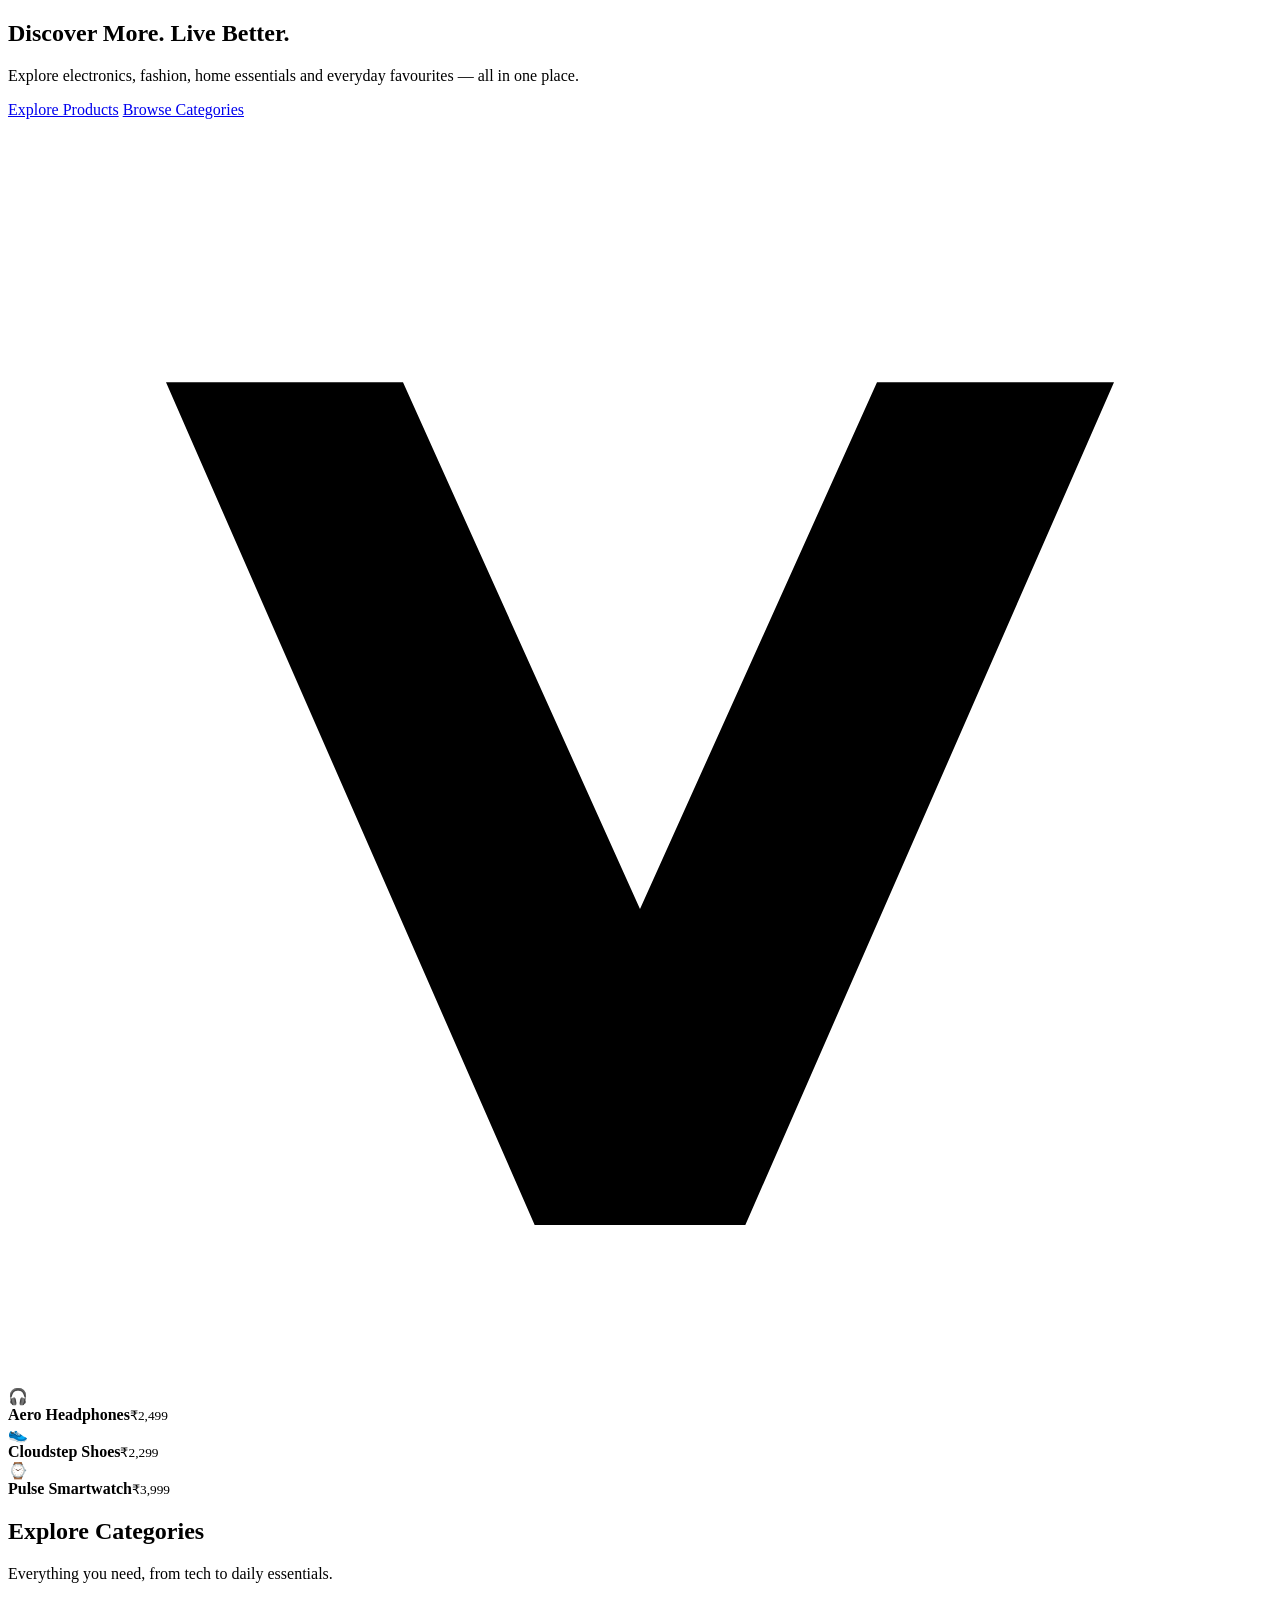
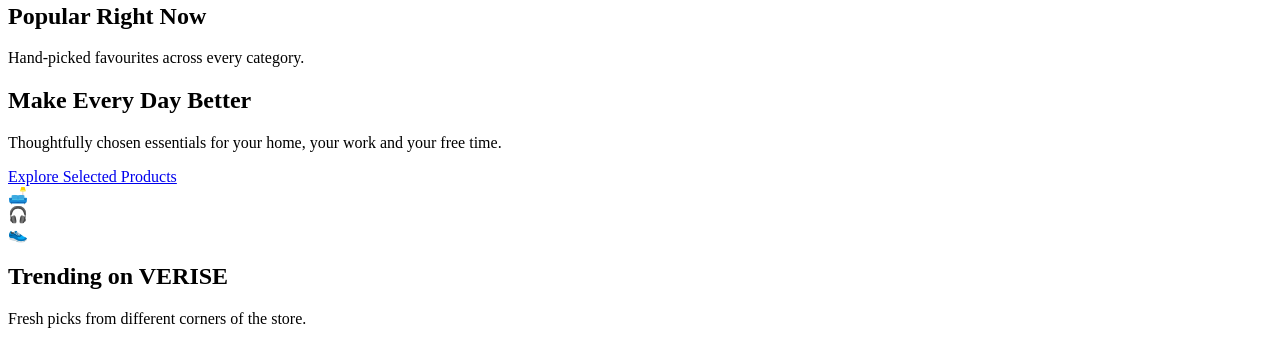
==== index.html @ dc23091a "Add VERISE homepage" ====
<!DOCTYPE html>
<html lang="en">
<head>
<meta charset="UTF-8">
<meta name="viewport" content="width=device-width, initial-scale=1.0">
<meta name="description" content="VERISE – a premium multi-category marketplace. Discover More. Live Better.">
<title>VERISE | Discover More. Live Better.</title>
<link rel="stylesheet" href="css/style.css">
</head>
<body>
<div id="navbar"></div>

<section class="hero"><div class="container">
  <div>
    <h1>Discover More. Live Better.</h1>
    <p>Explore electronics, fashion, home essentials and everyday favourites — all in one place.</p>
    <div class="cta">
      <a class="btn btn-primary" href="#products">Explore Products</a>
      <a href="#categories">Browse Categories</a>
    </div>
  </div>
  <div class="stage" aria-hidden="true">
    <div class="orb"><svg class="vmark" viewBox="0 0 48 48"><path d="M6 10h9l9 20 9-20h9L28 42h-8z"/></svg></div>
    <div class="fcard c1"><span class="em">🎧</span><div><b>Aero Headphones</b><small>₹2,499</small></div></div>
    <div class="fcard c2"><span class="em">👟</span><div><b>Cloudstep Shoes</b><small>₹2,299</small></div></div>
    <div class="fcard c3"><span class="em">⌚</span><div><b>Pulse Smartwatch</b><small>₹3,999</small></div></div>
  </div>
</div></section>

<section class="trust"><div class="container"><div class="trust-card" id="trust"></div></div></section>

<section class="section" id="categories"><div class="container">
  <div class="head"><div><h2>Explore Categories</h2><p>Everything you need, from tech to daily essentials.</p></div></div>
  <div class="cat-grid" id="catGrid"></div>
</div></section>

<section class="section" id="products"><div class="container">
  <div class="head">
    <div><h2 id="productsTitle">Popular Right Now</h2><p>Hand-picked favourites across every category.</p></div>
    <a id="clearQ" href="index.html#products" hidden>Clear search</a>
  </div>
  <div class="chips" id="chips"></div>
  <div class="grid" id="popularGrid"></div>
</div></section>

<section class="section"><div class="container"><div class="promo">
  <div>
    <h2>Make Every Day Better</h2>
    <p>Thoughtfully chosen essentials for your home, your work and your free time.</p>
    <a class="btn" href="#trending">Explore Selected Products</a>
  </div>
  <div class="tiles" aria-hidden="true"><div>🛋️</div><div>🎧</div><div>👟</div></div>
</div></div></section>

<section class="section" id="trending"><div class="container">
  <div class="head"><div><h2>Trending on VERISE</h2><p>Fresh picks from different corners of the store.</p></div></div>
  <div class="grid" id="trendingGrid"></div>
</div></section>

<section class="section" id="recentSection" hidden><div class="container">
  <div class="head"><div><h2>Pick Up Where You Left Off</h2><p>Products you looked at recently.</p></div></div>
  <div class="grid" id="recentGrid"></div>
</div></section>

<div id="footer"></div>
<script src="js/app.js"></script>
</body>
</html>
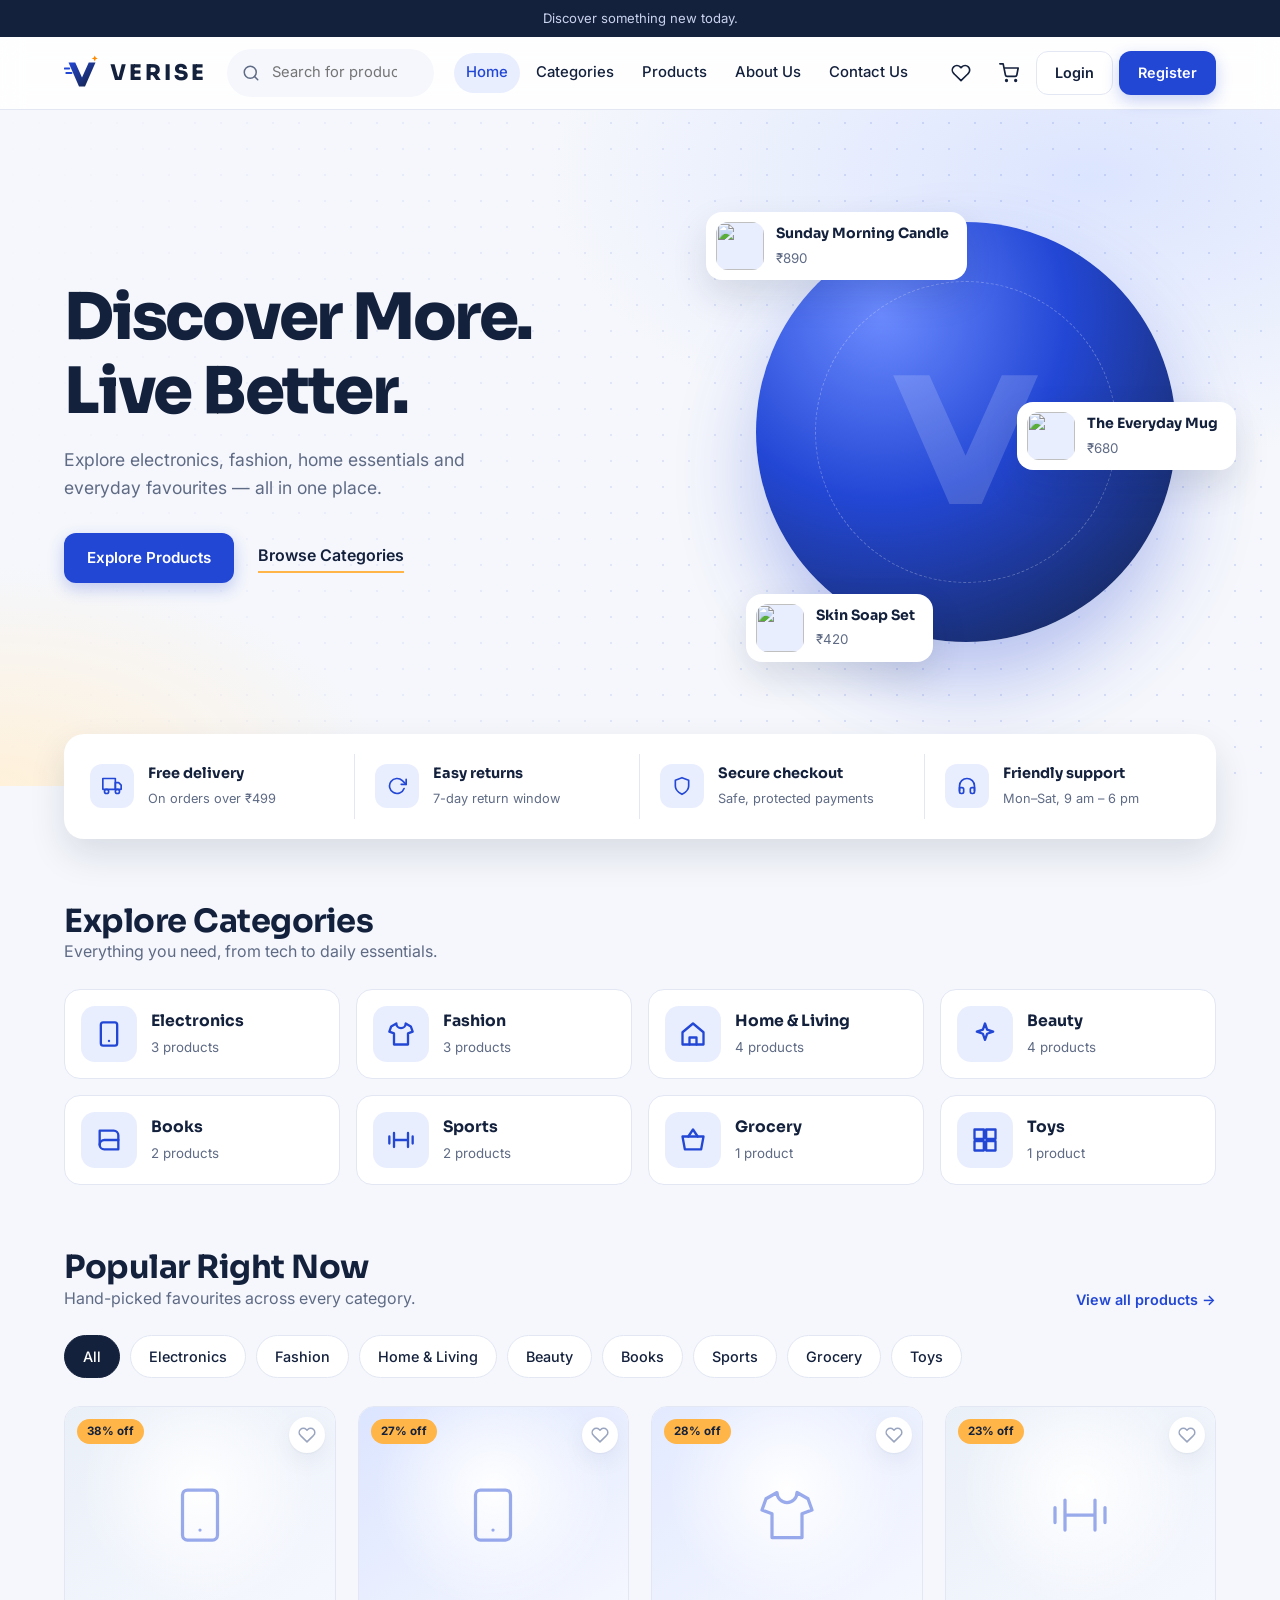
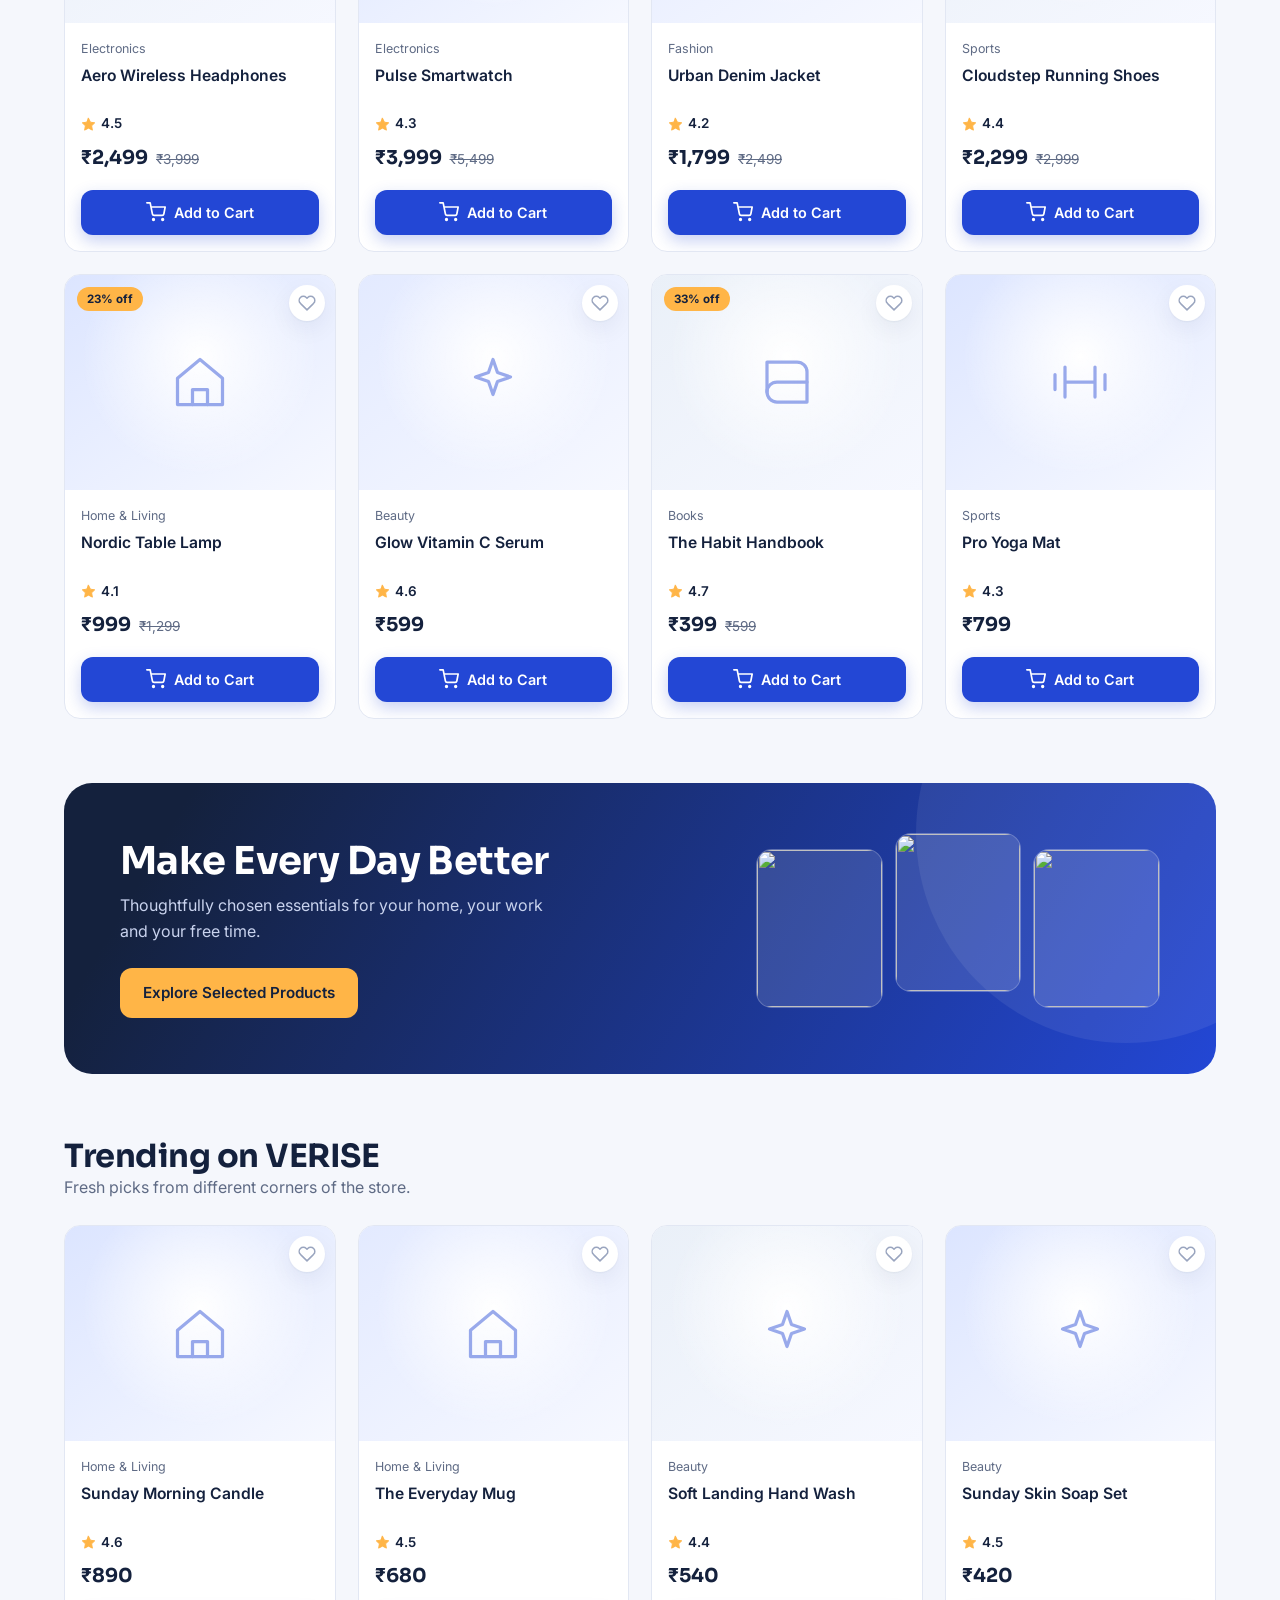
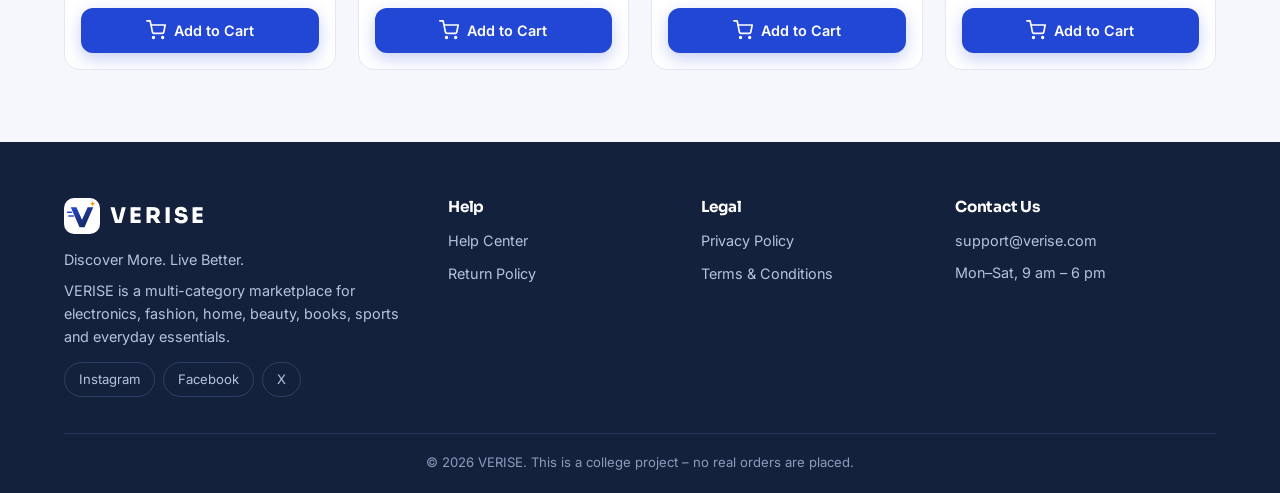
==== commit 55ef36ad: "Update index.html" ====
--- a/index.html
+++ b/index.html
@@ -19,12 +19,12 @@
       <a href="#categories">Browse Categories</a>
     </div>
   </div>
-  <div class="stage" aria-hidden="true">
-    <div class="orb"><svg class="vmark" viewBox="0 0 48 48"><path d="M6 10h9l9 20 9-20h9L28 42h-8z"/></svg></div>
-    <div class="fcard c1"><span class="em">🎧</span><div><b>Aero Headphones</b><small>₹2,499</small></div></div>
-    <div class="fcard c2"><span class="em">👟</span><div><b>Cloudstep Shoes</b><small>₹2,299</small></div></div>
-    <div class="fcard c3"><span class="em">⌚</span><div><b>Pulse Smartwatch</b><small>₹3,999</small></div></div>
-  </div>
+ <div class="stage" aria-hidden="true">
+  <div class="orb"><svg class="vmark" viewBox="0 0 48 48"><path d="M6 10h9l9 20 9-20h9L28 42h-8z"/></svg></div>
+  <div class="fcard c1"><span class="em"><img src="https://images.unsplash.com/photo-1706427655877-9ace953873a8?auto=format&fit=crop&w=200&q=80" alt=""></span><div><b>Sunday Morning Candle</b><small>₹890</small></div></div>
+  <div class="fcard c2"><span class="em"><img src="https://images.unsplash.com/photo-1494314671902-399b18174975?auto=format&fit=crop&w=200&q=80" alt=""></span><div><b>The Everyday Mug</b><small>₹680</small></div></div>
+  <div class="fcard c3"><span class="em"><img src="https://images.unsplash.com/photo-1612799897310-293b5811d300?auto=format&fit=crop&w=200&q=80" alt=""></span><div><b>Skin Soap Set</b><small>₹420</small></div></div>
+</div>
 </div></section>
 
 <section class="trust"><div class="container"><div class="trust-card" id="trust"></div></div></section>
@@ -37,7 +37,7 @@
 <section class="section" id="products"><div class="container">
   <div class="head">
     <div><h2 id="productsTitle">Popular Right Now</h2><p>Hand-picked favourites across every category.</p></div>
-    <a id="clearQ" href="index.html#products" hidden>Clear search</a>
+   <a href="products.html">View all products →</a>
   </div>
   <div class="chips" id="chips"></div>
   <div class="grid" id="popularGrid"></div>
@@ -49,7 +49,11 @@
     <p>Thoughtfully chosen essentials for your home, your work and your free time.</p>
     <a class="btn" href="#trending">Explore Selected Products</a>
   </div>
-  <div class="tiles" aria-hidden="true"><div>🛋️</div><div>🎧</div><div>👟</div></div>
+<div class="tiles" aria-hidden="true">
+  <div><img src="https://images.unsplash.com/photo-1706427655877-9ace953873a8?auto=format&fit=crop&w=400&q=80" alt=""></div>
+  <div><img src="https://images.unsplash.com/photo-1494314671902-399b18174975?auto=format&fit=crop&w=400&q=80" alt=""></div>
+  <div><img src="https://images.unsplash.com/photo-1725940889761-35d90aead72d?auto=format&fit=crop&w=400&q=80" alt=""></div>
+</div>
 </div></div></section>
 
 <section class="section" id="trending"><div class="container">
--- a/css/style.css
+++ b/css/style.css
@@ -0,0 +1,302 @@
+/* VERISE – shared styles for every page.
+   Change the colours in :root to re-theme the whole site. */
+@import url('https://fonts.googleapis.com/css2?family=Inter:wght@400;500;600&family=Sora:wght@600;700;800&display=swap');
+
+:root{--blue:#2347D5;--navy:#14213D;--cloud:#F5F7FC;--white:#FFFFFF;--orange:#FFB547;
+--soft:#E9EEFF;--muted:#5F6B85;--line:#E2E7F3;--ok:#16895A;--bad:#D6384A;--r:12px;--rc:16px;
+--shadow:0 1px 2px rgba(20,33,61,.05),0 8px 24px rgba(20,33,61,.06);--lift:0 16px 36px rgba(20,33,61,.12);
+--head:'Sora','Inter','Segoe UI',sans-serif}
+
+/* ---------- base ---------- */
+*{box-sizing:border-box;margin:0;padding:0}
+html{scroll-behavior:smooth;scroll-padding-top:96px}
+[hidden]{display:none!important}
+body{font-family:'Inter','Segoe UI',system-ui,sans-serif;background:var(--cloud);color:var(--navy);line-height:1.6;-webkit-font-smoothing:antialiased}
+a{color:var(--blue);text-decoration:none}
+button{font:inherit;cursor:pointer}
+svg{display:block}
+h1,h2,h3,h4{font-family:var(--head);line-height:1.15;letter-spacing:-.015em}
+:focus-visible{outline:3px solid rgba(35,71,213,.4);outline-offset:2px}
+.i{flex:none;width:20px;height:20px;fill:none;stroke:currentColor;stroke-width:2;stroke-linecap:round;stroke-linejoin:round}
+.container{max-width:1200px;margin:0 auto;padding:0 24px}
+.section{padding:64px 0 0}
+.head{display:flex;justify-content:space-between;align-items:flex-end;gap:16px;flex-wrap:wrap;margin-bottom:24px}
+.head h2{font-size:clamp(1.5rem,3vw,2rem)}
+.head a{font-weight:600;font-size:.9rem}
+.head p,.sub,.empty{color:var(--muted)}
+
+/* ---------- buttons ---------- */
+.btn{display:inline-flex;align-items:center;justify-content:center;gap:8px;border:1.5px solid transparent;border-radius:var(--r);padding:12px 22px;font-weight:600;font-size:.95rem;transition:background .2s,border-color .2s,color .2s,transform .2s}
+.btn-primary{background:var(--blue);color:#fff;box-shadow:0 6px 16px rgba(35,71,213,.25)}
+.btn-primary:hover{background:#1B3BB8;transform:translateY(-1px)}
+.btn-ghost{background:#fff;color:var(--navy);border-color:var(--line)}
+.btn-ghost:hover,.btn-ghost.active{border-color:var(--blue);color:var(--blue)}
+.btn-block{display:flex;width:100%}
+
+/* ---------- announcement bar + navbar ---------- */
+.announce{background:var(--navy);color:#C9D3EE;text-align:center;font-size:.82rem;padding:8px 12px}
+.nav{position:sticky;top:0;z-index:50;background:rgba(255,255,255,.88);-webkit-backdrop-filter:saturate(1.4) blur(12px);backdrop-filter:saturate(1.4) blur(12px);border-bottom:1px solid var(--line)}
+.nav .container{display:flex;align-items:center;gap:20px;min-height:72px}
+.brand{display:flex;align-items:center;gap:10px;font-family:var(--head);font-weight:800;font-size:1.35rem;letter-spacing:.14em;color:var(--navy)}
+.search{position:relative;flex:1;max-width:420px}
+.search input{width:100%;padding:11px 16px 11px 44px;background:var(--cloud);border:1.5px solid transparent;border-radius:999px;font:inherit;font-size:.92rem;transition:.2s}
+.search input:focus{outline:0;background:#fff;border-color:var(--blue);box-shadow:0 0 0 4px rgba(35,71,213,.1)}
+.search .i{position:absolute;left:15px;top:50%;margin-top:-9px;width:18px;height:18px;color:var(--muted);pointer-events:none}
+.links{display:flex;gap:4px;margin-left:auto}
+.links a{padding:8px 12px;border-radius:999px;color:var(--navy);font-weight:500;font-size:.93rem;transition:.2s}
+.links a:hover,.links a.active{background:var(--soft);color:var(--blue)}
+.actions{display:flex;align-items:center;gap:6px}
+.actions .btn{padding:9px 18px;font-size:.9rem}
+.icon-btn{position:relative;display:grid;place-items:center;width:42px;height:42px;border:0;border-radius:50%;background:none;color:var(--navy);transition:.2s}
+.icon-btn:hover{background:var(--soft);color:var(--blue)}
+.badge{position:absolute;top:2px;right:0;min-width:18px;height:18px;padding:0 5px;border-radius:999px;background:var(--orange);color:var(--navy);font-size:.68rem;font-weight:700;display:grid;place-items:center}
+.menu-btn{display:none;place-items:center;width:42px;height:42px;border:1.5px solid var(--line);border-radius:var(--r);background:#fff;color:var(--navy)}
+
+/* ---------- hero ---------- */
+.hero{position:relative;overflow:hidden;background:radial-gradient(900px 480px at 85% 10%,#DCE5FF,transparent 60%),radial-gradient(700px 400px at 0 100%,#FFF1DA,transparent 55%),var(--cloud)}
+.hero:before{content:"";position:absolute;inset:0;background-image:radial-gradient(rgba(35,71,213,.14) 1.2px,transparent 1.2px);background-size:26px 26px;-webkit-mask-image:linear-gradient(90deg,transparent,#000 70%);mask-image:linear-gradient(90deg,transparent,#000 70%)}
+.hero .container{position:relative;display:grid;grid-template-columns:1.05fr .95fr;gap:40px;align-items:center;padding-top:72px;padding-bottom:104px}
+.hero h1{font-size:clamp(2.4rem,5.4vw,4rem);font-weight:800;letter-spacing:-.035em;margin-bottom:18px}
+.hero p{font-size:1.1rem;color:var(--muted);max-width:470px;margin-bottom:30px}
+.cta{display:flex;align-items:center;gap:24px;flex-wrap:wrap}
+.cta a:not(.btn){font-weight:600;color:var(--navy);border-bottom:2px solid var(--orange);padding-bottom:2px}
+.stage{position:relative;width:100%;max-width:500px;aspect-ratio:1;margin-left:auto}
+.orb{position:absolute;inset:8%;border-radius:50%;background:radial-gradient(circle at 30% 22%,#6C8BFF,var(--blue) 42%,var(--navy) 100%);box-shadow:0 40px 80px rgba(35,71,213,.3);display:grid;place-items:center;overflow:hidden}
+.orb:after{content:"";position:absolute;inset:14%;border-radius:50%;border:1.5px dashed rgba(255,255,255,.28)}
+.vmark{width:46%;fill:rgba(255,255,255,.16)}
+.fcard{position:absolute;display:flex;align-items:center;gap:12px;background:#fff;border-radius:var(--rc);padding:10px 18px 10px 10px;box-shadow:var(--lift);animation:float 7s ease-in-out infinite}
+.fcard .em{display:grid;place-items:center;width:48px;height:48px;border-radius:12px;background:var(--soft);font-size:1.7rem}
+.fcard b{display:block;font-family:var(--head);font-size:.88rem}
+.fcard small{color:var(--muted)}
+.c1{top:6%;left:-2%}
+.c2{top:44%;right:-4%;animation-delay:-2s}
+.c3{bottom:4%;left:6%;animation-delay:-4s}
+@keyframes float{50%{transform:translateY(-8px)}}
+
+/* ---------- trust strip ---------- */
+.trust{position:relative;z-index:2;margin-top:-52px}
+.trust-card{display:grid;grid-template-columns:repeat(4,1fr);background:#fff;border-radius:20px;box-shadow:var(--lift);padding:20px 6px}
+.t-item{display:flex;align-items:center;gap:14px;padding:8px 20px;border-right:1px solid var(--line)}
+.t-item:last-child{border:0}
+.ico{flex:none;display:grid;place-items:center;width:44px;height:44px;border-radius:12px;background:var(--soft);color:var(--blue)}
+.t-item b{display:block;font-family:var(--head);font-size:.9rem}
+.t-item small{color:var(--muted);font-size:.8rem}
+
+/* ---------- categories + filter chips ---------- */
+.cat-grid{display:grid;grid-template-columns:repeat(4,1fr);gap:16px}
+.cat{display:flex;align-items:center;gap:14px;background:#fff;border:1px solid var(--line);border-radius:var(--rc);padding:16px;color:var(--navy);transition:transform .2s,box-shadow .2s,border-color .2s}
+.cat:hover{transform:translateY(-3px);box-shadow:var(--lift);border-color:var(--blue)}
+.cat .em{flex:none;display:grid;place-items:center;width:56px;height:56px;border-radius:14px;background:var(--soft);font-size:1.9rem;transition:.2s}
+.cat:hover .em{background:var(--blue)}
+.cat b{display:block;font-family:var(--head);font-size:.98rem}
+.cat small{color:var(--muted)}
+.chips{display:flex;gap:10px;overflow-x:auto;padding-bottom:8px;margin-bottom:20px;scrollbar-width:none}
+.chip{flex:none;padding:9px 18px;border:1.5px solid var(--line);border-radius:999px;background:#fff;color:var(--navy);font-weight:500;font-size:.9rem;transition:.2s}
+.chip:hover{border-color:var(--blue);color:var(--blue)}
+.chip.on{background:var(--navy);border-color:var(--navy);color:#fff}
+
+/* ---------- product cards ---------- */
+.grid{display:grid;grid-template-columns:repeat(4,1fr);gap:22px}
+.product{position:relative;display:flex;flex-direction:column;background:#fff;border:1px solid var(--line);border-radius:var(--rc);overflow:hidden;transition:transform .25s,box-shadow .25s}
+.product:hover{transform:translateY(-4px);box-shadow:var(--lift)}
+.pimg{position:relative;display:grid;place-items:center;aspect-ratio:1/.8;font-size:4.6rem;cursor:pointer;overflow:hidden;background:radial-gradient(circle at 50% 38%,#fff,transparent 62%),linear-gradient(145deg,var(--t1,#E3EAFF),#F6F8FF)}
+.pimg span{line-height:1;filter:drop-shadow(0 14px 14px rgba(20,33,61,.22));transition:transform .3s}
+.product:hover .pimg span{transform:scale(1.08) rotate(-4deg)}
+.pimg img{position:absolute;inset:0;width:100%;height:100%;object-fit:cover}
+.tag{position:absolute;top:12px;left:12px;background:var(--orange);color:var(--navy);font-style:normal;font-size:.72rem;font-weight:700;padding:3px 10px;border-radius:999px}
+.wish{position:absolute;top:10px;right:10px;z-index:2;display:grid;place-items:center;width:36px;height:36px;border:0;border-radius:50%;background:#fff;color:#9AA5BF;box-shadow:var(--shadow);transition:.2s}
+.wish .i{width:18px;height:18px}
+.wish:hover,.wish.on{color:#E0405A}
+.wish.on .i{fill:currentColor}
+.pbody{display:flex;flex-direction:column;gap:6px;flex:1;padding:16px}
+.pbody small{color:var(--muted);font-size:.78rem}
+.pbody h3{font-family:'Inter',sans-serif;font-weight:600;font-size:.98rem;letter-spacing:0;line-height:1.35;min-height:2.7em;cursor:pointer}
+.rate{display:flex;align-items:center;gap:5px;font-size:.84rem;font-weight:600}
+.rate .i{width:15px;height:15px;color:var(--orange);fill:var(--orange);stroke-width:1.5}
+.price{display:flex;align-items:baseline;gap:8px;margin:2px 0 10px}
+.price b{font-family:var(--head);font-size:1.2rem}
+.price s{color:var(--muted);font-size:.85rem}
+.pbody .btn{margin-top:auto;padding:10px 14px;font-size:.9rem}
+
+/* ---------- promo banner ---------- */
+.promo{position:relative;overflow:hidden;display:grid;grid-template-columns:1.2fr .8fr;gap:30px;align-items:center;background:linear-gradient(120deg,var(--navy) 10%,var(--blue));color:#fff;border-radius:28px;padding:56px}
+.promo:before{content:"";position:absolute;width:420px;height:420px;right:-120px;top:-160px;border-radius:50%;background:rgba(255,255,255,.07)}
+.promo>*{position:relative}
+.promo h2{color:#fff;font-size:clamp(1.6rem,3.4vw,2.4rem);margin-bottom:10px}
+.promo p{color:#C9D3EE;max-width:440px;margin-bottom:24px}
+.promo .btn{background:var(--orange);color:var(--navy)}
+.promo .btn:hover{background:#FFC46B}
+.tiles{display:grid;grid-template-columns:repeat(3,1fr);gap:12px}
+.tiles div{display:grid;place-items:center;aspect-ratio:.8;border-radius:var(--rc);background:rgba(255,255,255,.12);border:1px solid rgba(255,255,255,.2);font-size:2.4rem}
+.tiles div:nth-child(2){transform:translateY(-16px)}
+
+/* ---------- footer ---------- */
+.footer{background:var(--navy);color:#B7C2DE;margin-top:72px;padding:56px 0 20px}
+.fgrid{display:grid;grid-template-columns:1.6fr 1fr 1fr 1.2fr;gap:36px}
+.footer h4{color:#fff;font-size:.95rem;margin-bottom:14px}
+.footer p{font-size:.9rem;margin-bottom:8px}
+.footer a{display:block;color:#B7C2DE;font-size:.9rem;margin-bottom:9px;transition:.2s}
+.footer a:hover{color:#fff}
+.footer .brand{color:#fff;margin-bottom:14px}
+.tile{display:inline-flex;background:#fff;border-radius:10px;padding:3px}
+.social{display:flex;flex-wrap:wrap;gap:8px;margin-top:14px}
+.social a{margin:0;padding:6px 14px;border:1px solid #2F4068;border-radius:999px;font-size:.82rem}
+.social a:hover{border-color:#fff}
+.copy{margin-top:36px;padding-top:18px;border-top:1px solid #26365A;font-size:.82rem;text-align:center;color:#8E9BBE}
+
+/* ---------- forms: register, login, admin login, profile edit ---------- */
+.auth{display:grid;grid-template-columns:.9fr 1.1fr;max-width:980px;min-height:560px;margin:48px auto;background:#fff;border-radius:24px;box-shadow:var(--lift);overflow:hidden}
+.auth-side{position:relative;display:flex;flex-direction:column;justify-content:flex-end;padding:40px;color:#fff;background:linear-gradient(150deg,var(--blue),var(--navy));overflow:hidden}
+.auth-side:before{content:"";position:absolute;width:320px;height:320px;top:-90px;right:-110px;border-radius:50%;background:rgba(255,255,255,.08)}
+.auth-side>*{position:relative}
+.auth-side h2{color:#fff;font-size:1.8rem;margin-bottom:10px}
+.auth-side p{color:#C9D3EE;font-size:.95rem}
+.auth-side ul{display:grid;gap:10px;margin-top:22px;list-style:none;font-size:.92rem}
+.auth-side li:before{content:"✓";display:inline-grid;place-items:center;width:22px;height:22px;margin-right:10px;border-radius:50%;background:var(--orange);color:var(--navy);font-size:.75rem;font-weight:700}
+.auth-card{align-self:center;width:100%;padding:44px}
+.auth-card h1{font-size:1.7rem;margin-bottom:6px}
+.auth-card .sub{margin-bottom:22px}
+.auth-card .btn-ghost{margin-top:10px}
+.field{margin-bottom:16px}
+.field label{display:block;margin-bottom:6px;font-weight:600;font-size:.86rem}
+.field input{width:100%;padding:12px 15px;background:var(--cloud);border:1.5px solid var(--line);border-radius:var(--r);font:inherit;transition:.2s}
+.field input:focus{outline:0;background:#fff;border-color:var(--blue);box-shadow:0 0 0 4px rgba(35,71,213,.1)}
+.field.bad input{border-color:var(--bad)}
+.err{min-height:1.1em;margin-top:4px;color:var(--bad);font-size:.8rem}
+.msg{display:none;margin-bottom:16px;padding:11px 14px;border-radius:var(--r);font-size:.9rem;font-weight:500}
+.msg.ok{display:block;background:#E5F6EE;color:var(--ok)}
+.msg.bad{display:block;background:#FDEBEE;color:var(--bad)}
+.row-between{display:flex;justify-content:space-between;align-items:center;margin-bottom:18px;font-size:.88rem}
+.row-between label{display:flex;align-items:center;gap:8px}
+.alt{margin-top:18px;text-align:center;font-size:.9rem;color:var(--muted)}
+
+/* ---------- profile ---------- */
+.profile{max-width:820px;margin:48px auto;background:#fff;border-radius:24px;box-shadow:var(--lift);overflow:hidden}
+.p-head{display:flex;align-items:center;gap:20px;padding:36px;color:#fff;background:linear-gradient(120deg,var(--navy),var(--blue))}
+.p-head h1{color:#fff;font-size:1.6rem}
+.p-head p{color:#C9D3EE}
+.avatar{flex:none;display:grid;place-items:center;width:80px;height:80px;border-radius:50%;border:4px solid rgba(255,255,255,.35);background:var(--orange);color:var(--navy);font:800 1.8rem var(--head)}
+.p-body{padding:32px 36px}
+.info{display:grid;grid-template-columns:repeat(auto-fit,minmax(230px,1fr));gap:14px;margin-bottom:26px}
+.info div{padding:16px 18px;border-radius:var(--r);background:var(--cloud);overflow-wrap:anywhere}
+.info small{display:block;margin-bottom:2px;color:var(--muted);font-size:.78rem}
+.btns{display:flex;gap:10px;flex-wrap:wrap}
+
+/* ---------- admin dashboard ---------- */
+.admin{display:grid;grid-template-columns:240px 1fr;gap:26px;padding-top:40px;padding-bottom:40px}
+.side{position:sticky;top:96px;height:fit-content;padding:12px;background:#fff;border:1px solid var(--line);border-radius:var(--rc)}
+.side button{display:block;width:100%;padding:12px 14px;border:0;border-radius:var(--r);background:none;text-align:left;font-weight:600;font-size:.93rem;color:var(--navy);transition:.2s}
+.side button:hover,.side button.active{background:var(--soft);color:var(--blue)}
+.panel{display:none}
+.panel.show{display:block}
+.panel h1{font-size:1.8rem}
+.panel h2{margin:26px 0 12px;font-size:1.15rem}
+.stats{display:grid;grid-template-columns:repeat(auto-fit,minmax(190px,1fr));gap:16px;margin:22px 0}
+.stat{padding:22px;background:#fff;border:1px solid var(--line);border-radius:var(--rc)}
+.stat small{color:var(--muted)}
+.stat b{display:block;font:800 2.2rem var(--head);color:var(--blue)}
+.tbl-wrap{margin-top:14px;background:#fff;border:1px solid var(--line);border-radius:var(--rc);overflow-x:auto}
+table{width:100%;border-collapse:collapse}
+th,td{padding:13px 18px;border-bottom:1px solid var(--line);text-align:left;font-size:.9rem;white-space:nowrap}
+th{background:var(--cloud);color:var(--muted);font-size:.78rem}
+tr:last-child td{border:0}
+
+.toast{position:fixed;left:50%;bottom:28px;transform:translateX(-50%);z-index:99;max-width:90vw;padding:12px 22px;border-radius:999px;background:var(--navy);box-shadow:var(--lift);color:#fff;font-size:.9rem;text-align:center}
+
+/* ---------- responsive ---------- */
+@media(max-width:1100px){.grid{grid-template-columns:repeat(3,1fr)}}
+@media(max-width:1000px){
+  .nav .container{flex-wrap:wrap;gap:12px;min-height:0;padding-top:10px;padding-bottom:10px}
+  .actions{order:2;margin-left:auto}
+  .menu-btn{display:grid;order:3}
+  .search{order:5;flex-basis:100%;max-width:none}
+  .links{display:none;position:absolute;top:100%;left:0;right:0;flex-direction:column;margin:0;padding:10px 24px 16px;background:#fff;border-bottom:1px solid var(--line)}
+  .links.open{display:flex}
+  .cat-grid,.trust-card,.fgrid{grid-template-columns:1fr 1fr}
+  .t-item:nth-child(even){border:0}
+}
+@media(max-width:800px){
+  .hero .container{grid-template-columns:1fr;padding-top:44px;padding-bottom:92px}
+  .stage{max-width:380px;margin:10px auto 0}
+  .promo{grid-template-columns:1fr;padding:34px}
+  .tiles{max-width:340px}
+  .auth,.admin{grid-template-columns:1fr}
+  .auth-side{display:none}
+  .auth-card{padding:32px 24px}
+  .side{position:static;display:flex;overflow-x:auto;padding:8px}
+  .side button{width:auto;white-space:nowrap}
+}
+@media(max-width:720px){.grid{grid-template-columns:repeat(2,1fr);gap:14px}}
+@media(max-width:560px){
+  .trust-card,.fgrid{grid-template-columns:1fr}
+  .t-item{border:0}
+  .pimg{font-size:3.4rem}
+  .pbody{padding:12px}
+  .p-head,.p-body{padding:24px}
+}
+@media(prefers-reduced-motion:reduce){html{scroll-behavior:auto}*{animation:none!important;transition:none!important}}
+/* ---------- Merged additions: photos, category icons ---------- */
+.pimg .ph{color:var(--blue);opacity:.45;filter:none}
+.pimg .ph .i{width:60px;height:60px;stroke-width:1.3}
+.pimg img{transition:transform .4s}
+.product:hover .pimg img{transform:scale(1.05)}
+.cat .em .i{width:28px;height:28px;color:var(--blue)}
+.cat:hover .em .i{color:#fff}
+.fcard .em{overflow:hidden}
+.fcard .em img{width:100%;height:100%;object-fit:cover}
+.tiles div{overflow:hidden;padding:0}
+.tiles div img{width:100%;height:100%;object-fit:cover}
+.icon-btn{text-decoration:none}
+
+/* ---------- Shop toolbar ---------- */
+.page-top{padding-top:40px}
+.toolbar{display:flex;justify-content:space-between;align-items:center;gap:12px;flex-wrap:wrap;margin-bottom:12px}
+.toolbar select{padding:10px 14px;border:1.5px solid var(--line);border-radius:var(--r);background:#fff;font:inherit;font-size:.9rem}
+.count{color:var(--muted);font-size:.9rem;margin-bottom:16px}
+
+/* ---------- Product details ---------- */
+.crumbs{margin:32px 0 20px;color:var(--muted);font-size:.88rem}
+.crumbs span{color:var(--navy)}
+.detail{display:grid;grid-template-columns:1fr 1fr;gap:48px;align-items:center}
+.dimg{position:relative;display:grid;place-items:center;aspect-ratio:1;border-radius:24px;overflow:hidden;background:linear-gradient(145deg,var(--t1,#E3EAFF),#F6F8FF);box-shadow:var(--shadow)}
+.dimg img{position:absolute;inset:0;width:100%;height:100%;object-fit:cover}
+.dimg .ph .i{width:110px;height:110px}
+.dcat{color:var(--blue);font-weight:600;text-transform:uppercase;letter-spacing:.1em;font-size:.78rem}
+.dinfo h1{font-size:clamp(1.8rem,4vw,2.6rem);margin:8px 0 12px}
+.price.big b{font-size:1.9rem}
+.ddesc{color:var(--muted);margin:16px 0;max-width:460px}
+.dstock{color:var(--ok);font-weight:600;font-size:.9rem;margin-bottom:20px}
+.dactions{display:flex;gap:14px;align-items:center;flex-wrap:wrap;margin-bottom:24px}
+.qty{display:flex;align-items:center;border:1.5px solid var(--line);border-radius:var(--r);background:#fff}
+.qty button{width:40px;height:44px;border:0;background:none;font-size:1.2rem}
+.qty output{min-width:28px;text-align:center;font-weight:600}
+.qty.small button{width:30px;height:34px}
+.dperks{list-style:none;display:grid;gap:10px;padding-top:20px;border-top:1px solid var(--line);color:var(--muted);font-size:.9rem}
+.dperks li{display:flex;gap:10px;align-items:center}
+.dperks .i{color:var(--blue)}
+
+/* ---------- Cart ---------- */
+.cart-layout{display:grid;grid-template-columns:1fr 340px;gap:32px;align-items:start}
+.citem{display:grid;grid-template-columns:96px 1fr auto 100px;gap:18px;align-items:center;padding:16px;margin-bottom:12px;background:#fff;border:1px solid var(--line);border-radius:var(--rc)}
+.cthumb{position:relative;display:grid;place-items:center;width:96px;height:96px;border-radius:12px;overflow:hidden;background:var(--t1,#E3EAFF)}
+.cthumb img{position:absolute;inset:0;width:100%;height:100%;object-fit:cover}
+.cthumb .ph .i{width:36px;height:36px}
+.cname a{font-weight:600;color:var(--navy)}
+.cname small{display:block;color:var(--muted)}
+.rm{border:0;background:none;color:var(--bad);font-size:.82rem;text-decoration:underline;padding:0;margin-top:6px}
+.ctotal{text-align:right;font:700 1.05rem var(--head)}
+.summary{position:sticky;top:96px;padding:24px;background:#fff;border:1px solid var(--line);border-radius:var(--rc);box-shadow:var(--shadow)}
+.summary h2{font-size:1.2rem;margin-bottom:16px}
+.sline{display:flex;justify-content:space-between;padding:10px 0;border-top:1px solid var(--line);font-size:.92rem}
+.sline.total{font:700 1.1rem var(--head)}
+.snote{color:var(--muted);font-size:.8rem;margin:6px 0 18px}
+.cart-empty{text-align:center;padding:60px 10px}
+.cart-empty h2{margin-bottom:8px}
+.cart-empty p{margin-bottom:20px}
+
+@media(max-width:800px){
+  .detail,.cart-layout{grid-template-columns:1fr}
+  .citem{grid-template-columns:80px 1fr;gap:12px}
+  .cthumb{width:80px;height:80px}
+  .citem .qty,.citem .ctotal{grid-column:2;justify-self:start;text-align:left}
+}
